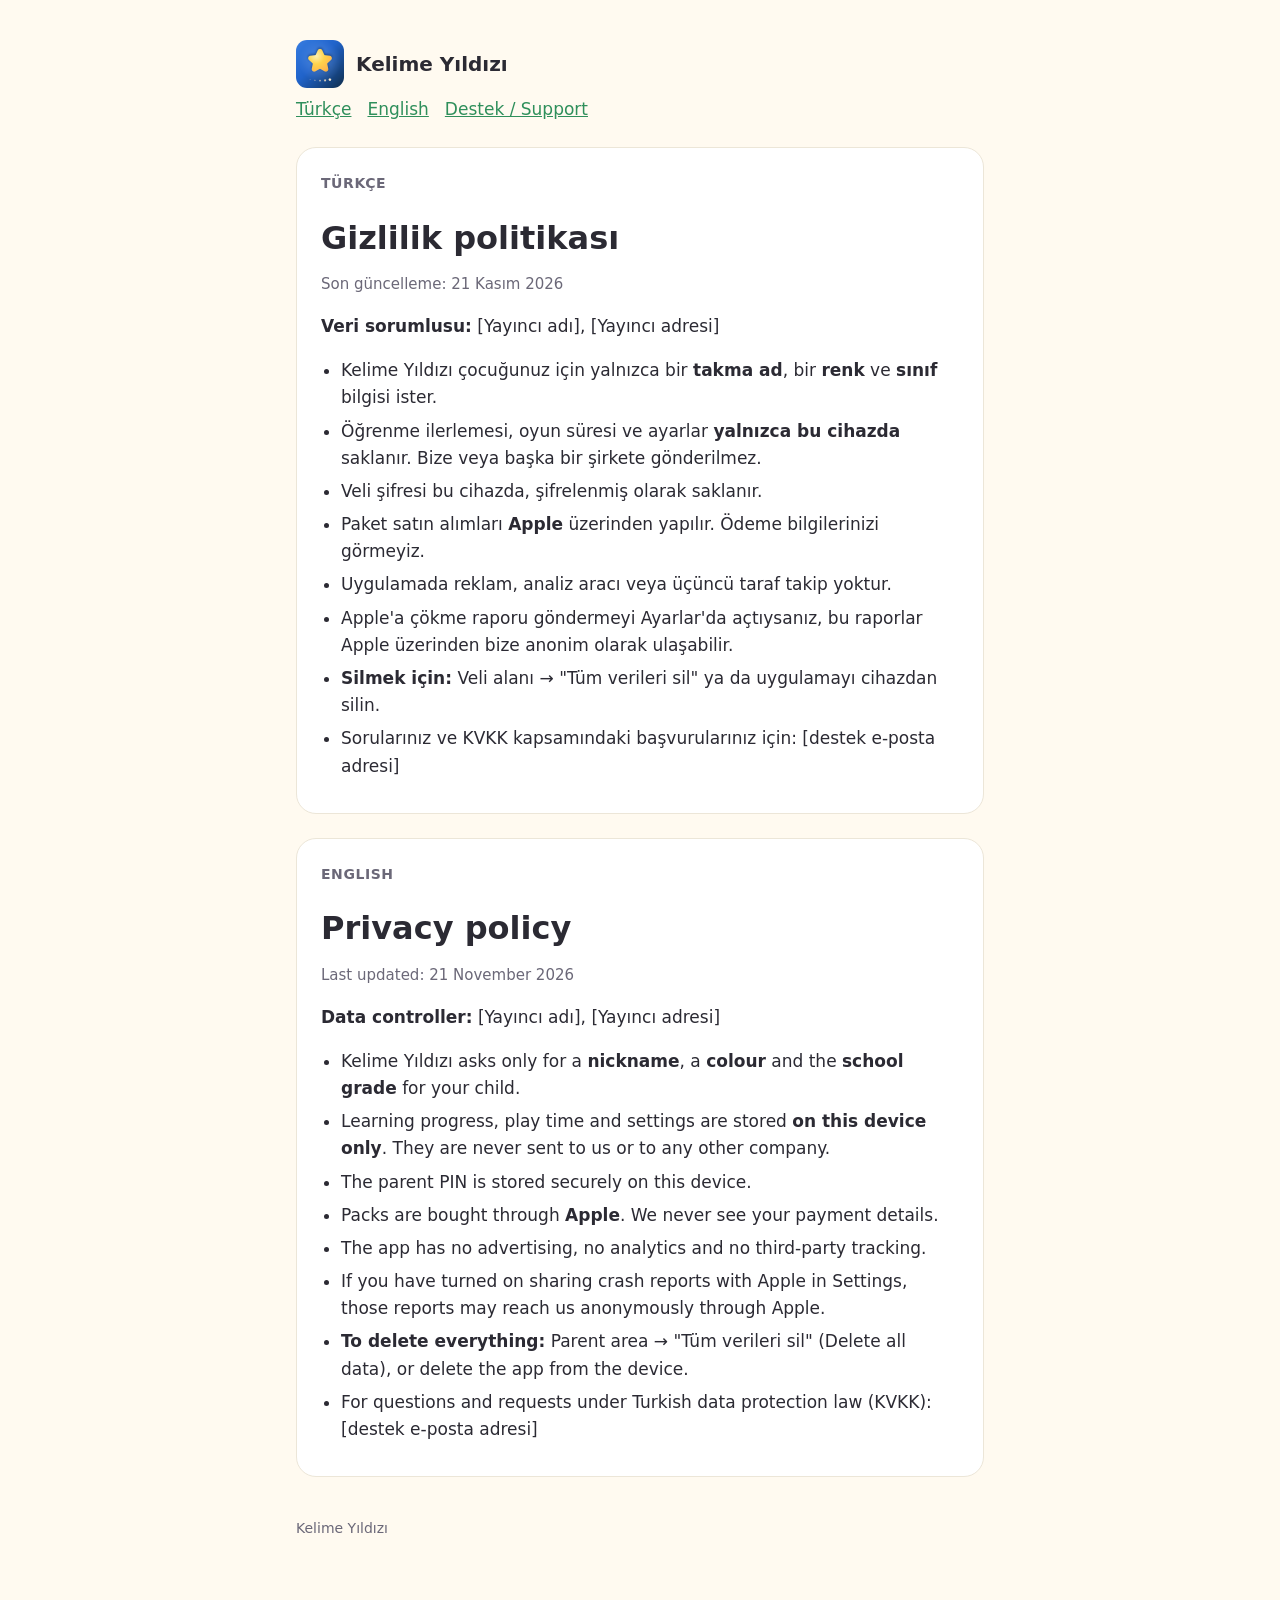
==== privacy.html @ 53182099 "Add home, privacy and support pages Co-Authored-By: Claude Opus 5.5 <noreply@anthropic.com>" ====
<!doctype html>
<html lang="tr">
<head>
<meta charset="utf-8">
<meta name="viewport" content="width=device-width, initial-scale=1">
<title>Kelime Yıldızı Gizlilik</title>
<meta name="description" content="Kelime Yıldızı gizlilik politikası / privacy policy">
<link rel="stylesheet" href="style.css">
<link rel="icon" href="icon.png">
</head>
<body>
<main>
  <header><img src="icon.png" alt=""><a href="./">Kelime Yıldızı</a></header>
  <nav><a href="#tr">Türkçe</a><a href="#en">English</a><a href="support.html">Destek / Support</a></nav>

  <!-- Keep in step with App/Resources/PrivacyNotice.md in the app repo. -->
  <section id="tr" lang="tr">
    <p class="lang">Türkçe</p>
    <h1>Gizlilik politikası</h1>
    <p class="muted">Son güncelleme: 21 Kasım 2026</p>
    <p><strong>Veri sorumlusu:</strong> [Yayıncı adı], [Yayıncı adresi]</p>
    <ul>
      <li>Kelime Yıldızı çocuğunuz için yalnızca bir <strong>takma ad</strong>, bir <strong>renk</strong> ve <strong>sınıf</strong> bilgisi ister.</li>
      <li>Öğrenme ilerlemesi, oyun süresi ve ayarlar <strong>yalnızca bu cihazda</strong> saklanır. Bize veya başka bir şirkete gönderilmez.</li>
      <li>Veli şifresi bu cihazda, şifrelenmiş olarak saklanır.</li>
      <li>Paket satın alımları <strong>Apple</strong> üzerinden yapılır. Ödeme bilgilerinizi görmeyiz.</li>
      <li>Uygulamada reklam, analiz aracı veya üçüncü taraf takip yoktur.</li>
      <li>Apple'a çökme raporu göndermeyi Ayarlar'da açtıysanız, bu raporlar Apple üzerinden bize anonim olarak ulaşabilir.</li>
      <li><strong>Silmek için:</strong> Veli alanı → "Tüm verileri sil" ya da uygulamayı cihazdan silin.</li>
      <li>Sorularınız ve KVKK kapsamındaki başvurularınız için: [destek e-posta adresi]</li>
    </ul>
  </section>

  <section id="en" lang="en">
    <p class="lang">English</p>
    <h1>Privacy policy</h1>
    <p class="muted">Last updated: 21 November 2026</p>
    <p><strong>Data controller:</strong> [Yayıncı adı], [Yayıncı adresi]</p>
    <ul>
      <li>Kelime Yıldızı asks only for a <strong>nickname</strong>, a <strong>colour</strong> and the <strong>school grade</strong> for your child.</li>
      <li>Learning progress, play time and settings are stored <strong>on this device only</strong>. They are never sent to us or to any other company.</li>
      <li>The parent PIN is stored securely on this device.</li>
      <li>Packs are bought through <strong>Apple</strong>. We never see your payment details.</li>
      <li>The app has no advertising, no analytics and no third-party tracking.</li>
      <li>If you have turned on sharing crash reports with Apple in Settings, those reports may reach us anonymously through Apple.</li>
      <li><strong>To delete everything:</strong> Parent area → "Tüm verileri sil" (Delete all data), or delete the app from the device.</li>
      <li>For questions and requests under Turkish data protection law (KVKK): [destek e-posta adresi]</li>
    </ul>
  </section>

  <footer>Kelime Yıldızı</footer>
</main>
</body>
</html>
---- style.css ----
:root {
  --bg: #fffaf0;
  --surface: #ffffff;
  --ink: #2b2a33;
  --muted: #6b6878;
  --accent: #2f8f5b;
  --line: #ece6d8;
}
@media (prefers-color-scheme: dark) {
  :root {
    --bg: #17161c;
    --surface: #211f28;
    --ink: #f1eff6;
    --muted: #a9a5b6;
    --accent: #6fd39b;
    --line: #34313d;
  }
}
* { box-sizing: border-box; }
body {
  margin: 0;
  background: var(--bg);
  color: var(--ink);
  font: 17px/1.6 ui-rounded, -apple-system, "SF Pro Rounded", system-ui, sans-serif;
}
main { max-width: 720px; margin: 0 auto; padding: 40px 16px 64px; }
header { display: flex; align-items: center; gap: 12px; margin-bottom: 8px; }
header img { width: 48px; height: 48px; border-radius: 11px; }
header a { color: inherit; text-decoration: none; font-weight: 800; font-size: 20px; }
h1 { font-size: 32px; line-height: 1.2; margin: 24px 0 8px; }
h2 { font-size: 22px; margin: 32px 0 8px; }
p, li { color: var(--ink); }
.muted { color: var(--muted); font-size: 15px; }
section {
  background: var(--surface);
  border: 1px solid var(--line);
  border-radius: 20px;
  padding: 8px 24px 16px;
  margin-top: 24px;
}
ul { padding-left: 20px; }
li { margin: 6px 0; }
a { color: var(--accent); }
nav { display: flex; gap: 16px; flex-wrap: wrap; margin-top: 8px; }
.lang { font-size: 14px; font-weight: 700; letter-spacing: .04em; text-transform: uppercase; color: var(--muted); margin: 16px 0 0; }
footer { margin-top: 40px; color: var(--muted); font-size: 14px; }
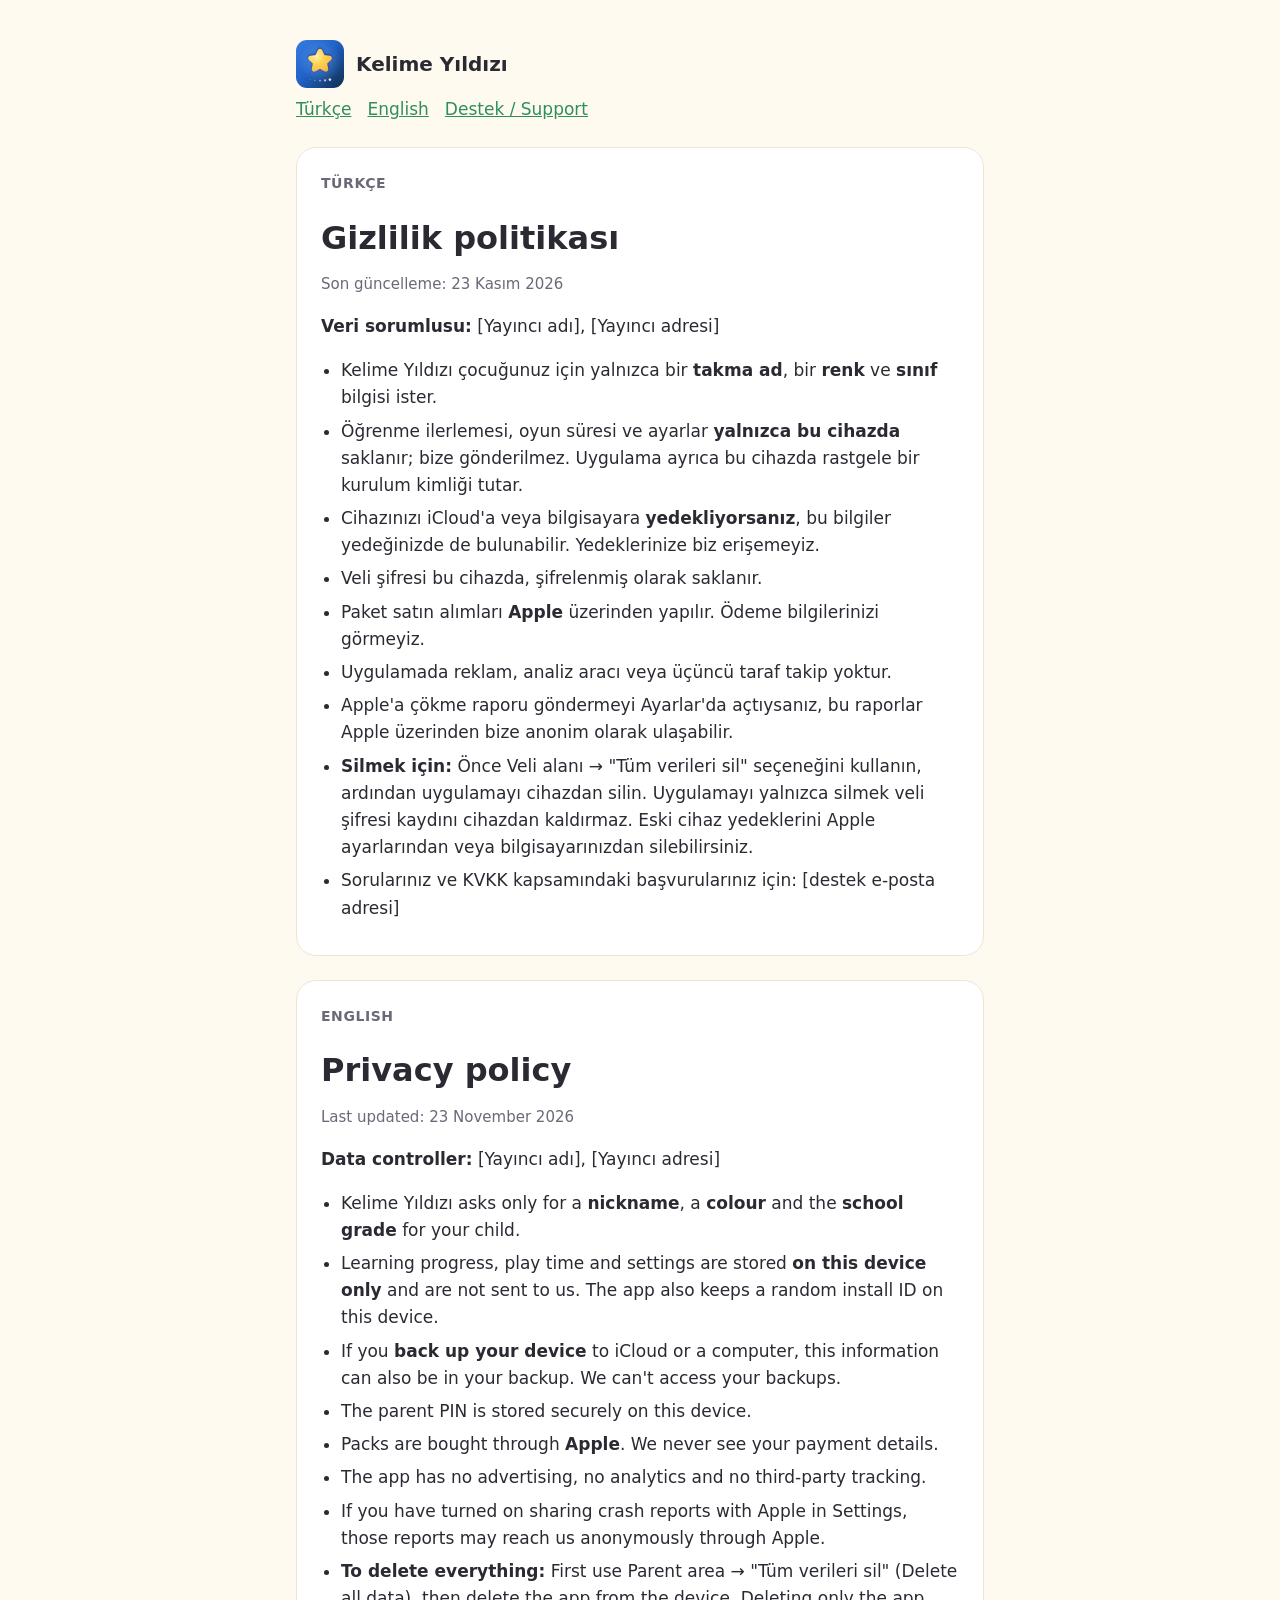
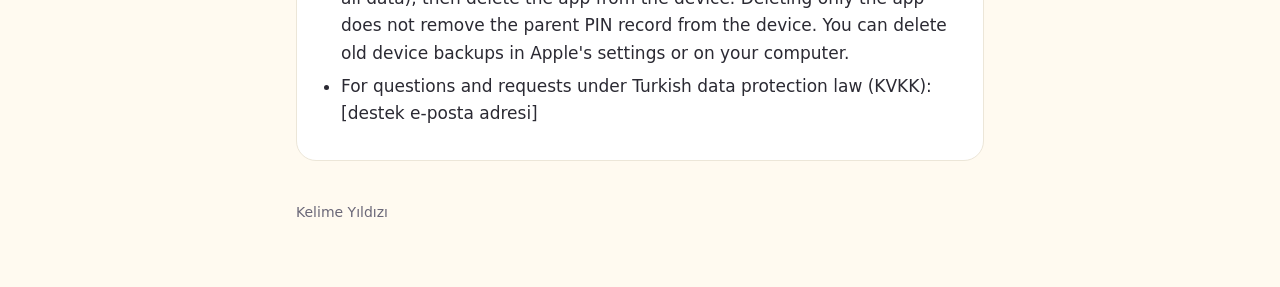
==== commit 80a9a6a2: "Correct backup and deletion facts in the privacy and support pages Co-Authored-By: Claude Opus 5.5 <" ====
--- a/privacy.html
+++ b/privacy.html
@@ -17,16 +17,17 @@
   <section id="tr" lang="tr">
     <p class="lang">Türkçe</p>
     <h1>Gizlilik politikası</h1>
-    <p class="muted">Son güncelleme: 21 Kasım 2026</p>
+    <p class="muted">Son güncelleme: 23 Kasım 2026</p>
     <p><strong>Veri sorumlusu:</strong> [Yayıncı adı], [Yayıncı adresi]</p>
     <ul>
       <li>Kelime Yıldızı çocuğunuz için yalnızca bir <strong>takma ad</strong>, bir <strong>renk</strong> ve <strong>sınıf</strong> bilgisi ister.</li>
-      <li>Öğrenme ilerlemesi, oyun süresi ve ayarlar <strong>yalnızca bu cihazda</strong> saklanır. Bize veya başka bir şirkete gönderilmez.</li>
+      <li>Öğrenme ilerlemesi, oyun süresi ve ayarlar <strong>yalnızca bu cihazda</strong> saklanır; bize gönderilmez. Uygulama ayrıca bu cihazda rastgele bir kurulum kimliği tutar.</li>
+      <li>Cihazınızı iCloud'a veya bilgisayara <strong>yedekliyorsanız</strong>, bu bilgiler yedeğinizde de bulunabilir. Yedeklerinize biz erişemeyiz.</li>
       <li>Veli şifresi bu cihazda, şifrelenmiş olarak saklanır.</li>
       <li>Paket satın alımları <strong>Apple</strong> üzerinden yapılır. Ödeme bilgilerinizi görmeyiz.</li>
       <li>Uygulamada reklam, analiz aracı veya üçüncü taraf takip yoktur.</li>
       <li>Apple'a çökme raporu göndermeyi Ayarlar'da açtıysanız, bu raporlar Apple üzerinden bize anonim olarak ulaşabilir.</li>
-      <li><strong>Silmek için:</strong> Veli alanı → "Tüm verileri sil" ya da uygulamayı cihazdan silin.</li>
+      <li><strong>Silmek için:</strong> Önce Veli alanı → "Tüm verileri sil" seçeneğini kullanın, ardından uygulamayı cihazdan silin. Uygulamayı yalnızca silmek veli şifresi kaydını cihazdan kaldırmaz. Eski cihaz yedeklerini Apple ayarlarından veya bilgisayarınızdan silebilirsiniz.</li>
       <li>Sorularınız ve KVKK kapsamındaki başvurularınız için: [destek e-posta adresi]</li>
     </ul>
   </section>
@@ -34,16 +35,17 @@
   <section id="en" lang="en">
     <p class="lang">English</p>
     <h1>Privacy policy</h1>
-    <p class="muted">Last updated: 21 November 2026</p>
+    <p class="muted">Last updated: 23 November 2026</p>
     <p><strong>Data controller:</strong> [Yayıncı adı], [Yayıncı adresi]</p>
     <ul>
       <li>Kelime Yıldızı asks only for a <strong>nickname</strong>, a <strong>colour</strong> and the <strong>school grade</strong> for your child.</li>
-      <li>Learning progress, play time and settings are stored <strong>on this device only</strong>. They are never sent to us or to any other company.</li>
+      <li>Learning progress, play time and settings are stored <strong>on this device only</strong> and are not sent to us. The app also keeps a random install ID on this device.</li>
+      <li>If you <strong>back up your device</strong> to iCloud or a computer, this information can also be in your backup. We can't access your backups.</li>
       <li>The parent PIN is stored securely on this device.</li>
       <li>Packs are bought through <strong>Apple</strong>. We never see your payment details.</li>
       <li>The app has no advertising, no analytics and no third-party tracking.</li>
       <li>If you have turned on sharing crash reports with Apple in Settings, those reports may reach us anonymously through Apple.</li>
-      <li><strong>To delete everything:</strong> Parent area → "Tüm verileri sil" (Delete all data), or delete the app from the device.</li>
+      <li><strong>To delete everything:</strong> First use Parent area → "Tüm verileri sil" (Delete all data), then delete the app from the device. Deleting only the app does not remove the parent PIN record from the device. You can delete old device backups in Apple's settings or on your computer.</li>
       <li>For questions and requests under Turkish data protection law (KVKK): [destek e-posta adresi]</li>
     </ul>
   </section>
